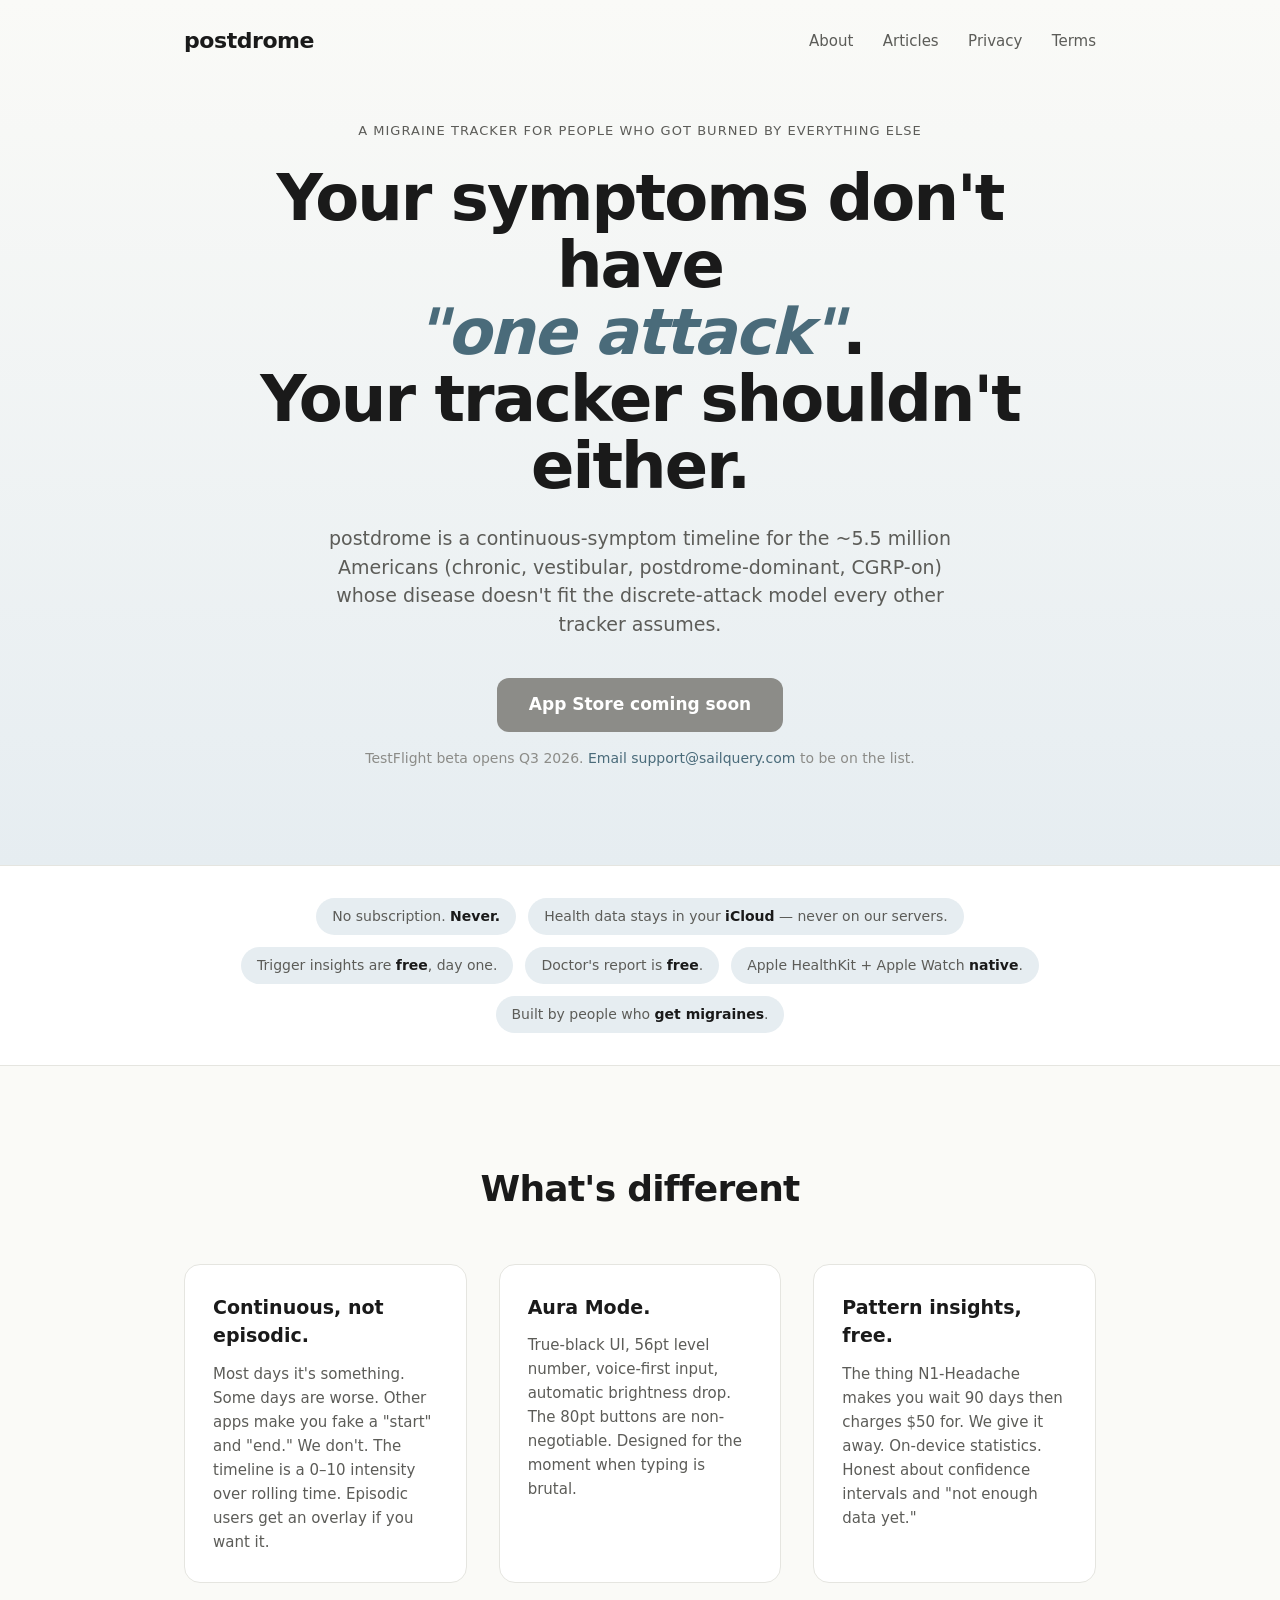
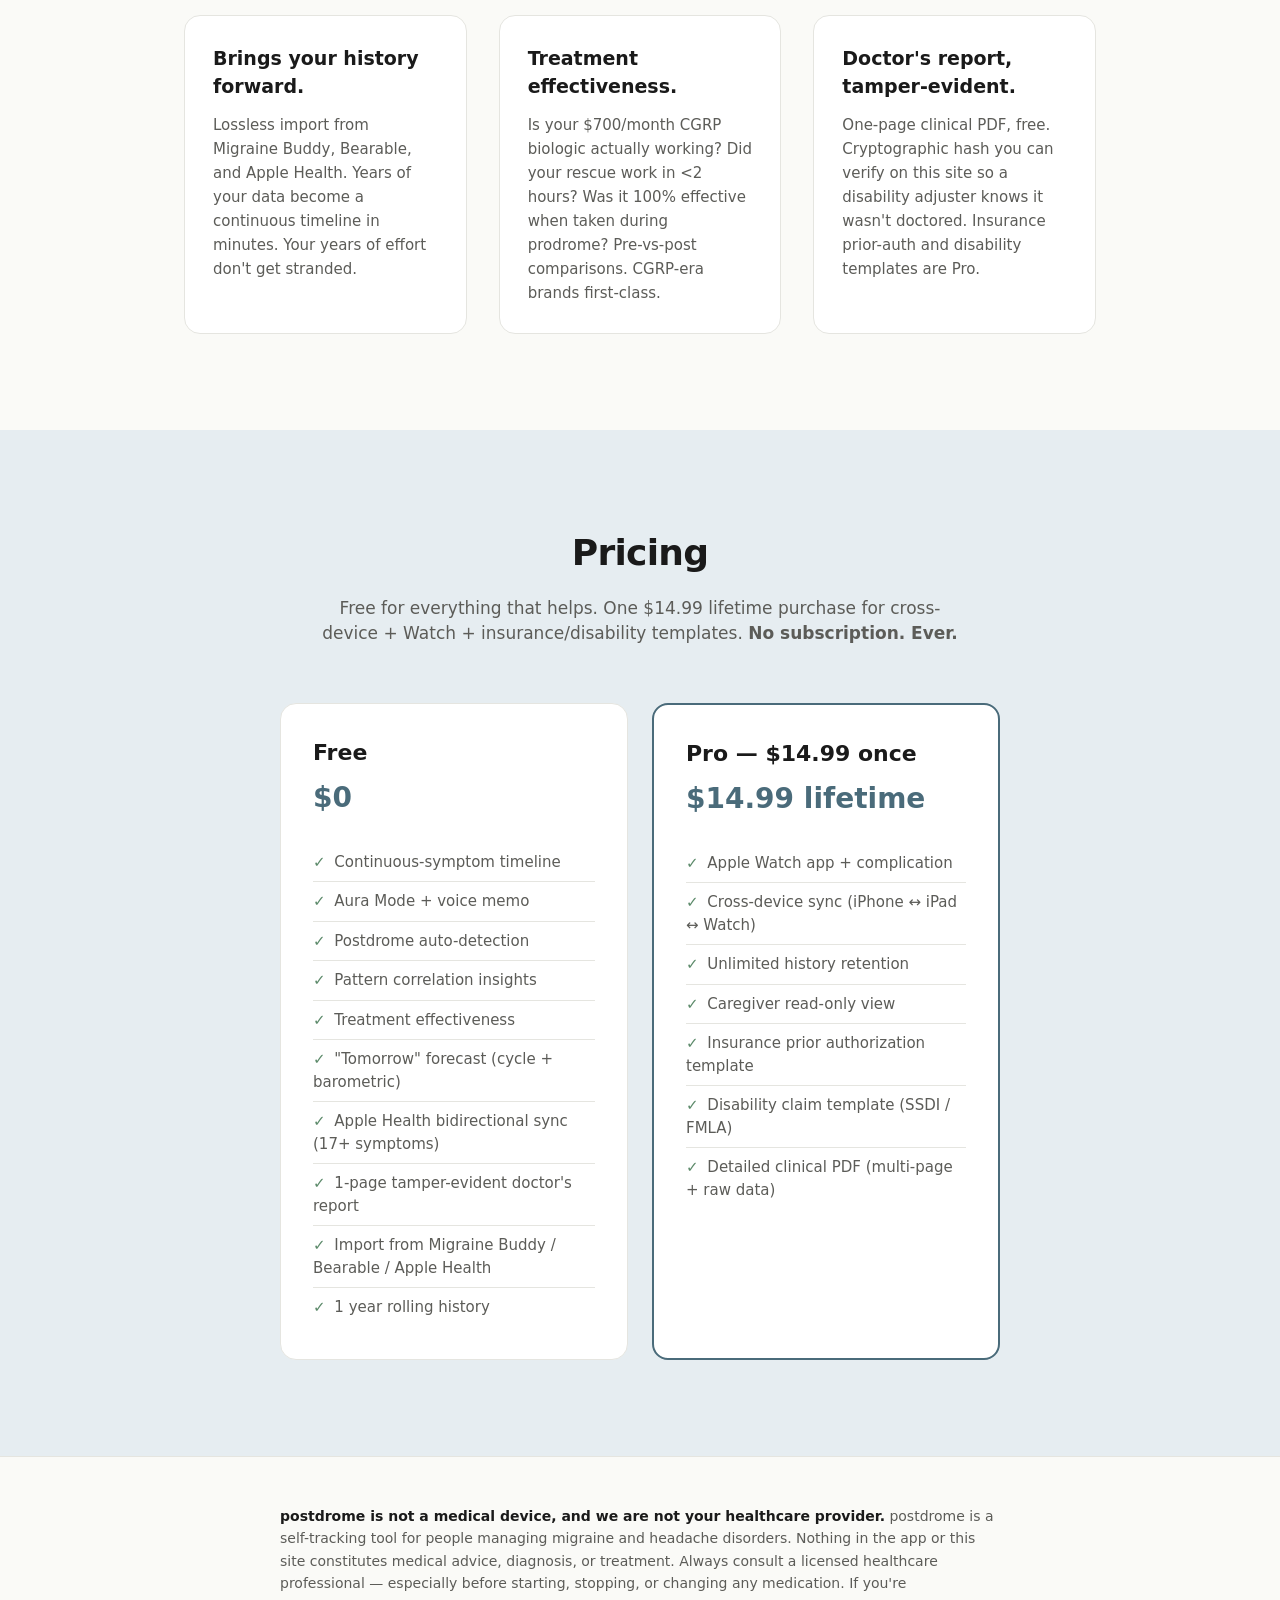
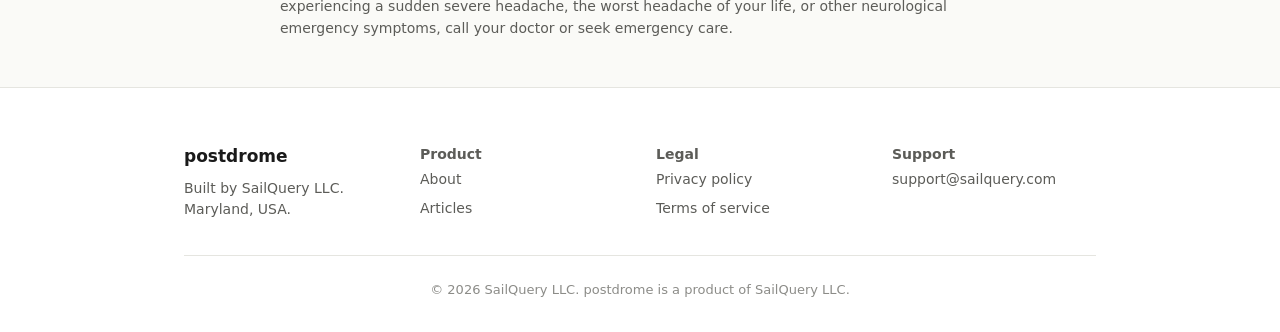
==== index.html @ f9becc00 "Initial postdrome-site scaffold Static landing + privacy + terms + about + articles + tamper-evident" ====
<!DOCTYPE html>
<html lang="en">
<head>
  <meta charset="UTF-8">
  <meta name="viewport" content="width=device-width, initial-scale=1.0">
  <title>postdrome — the migraine tracker for people whose symptoms don't fit "one attack"</title>
  <meta name="description" content="postdrome is a continuous-symptom migraine tracker for chronic and vestibular sufferers. Free trigger insights, free doctor's report, no subscription ever. Health data stays in your iCloud.">
  <meta name="keywords" content="migraine tracker, vestibular migraine, chronic migraine, headache tracker, migraine app, postdrome, no subscription">

  <!-- Open Graph -->
  <meta property="og:type" content="website">
  <meta property="og:title" content="postdrome — the migraine tracker that doesn't paywall the answer">
  <meta property="og:description" content="Continuous-symptom timeline. Free trigger insights. Free doctor's report. No subscription, ever. Health data stays in your iCloud.">
  <meta property="og:url" content="https://postdrome.app">

  <!-- schema.org -->
  <script type="application/ld+json">
  {
    "@context": "https://schema.org",
    "@type": "SoftwareApplication",
    "name": "postdrome",
    "applicationCategory": "HealthApplication",
    "operatingSystem": "iOS",
    "offers": {
      "@type": "Offer",
      "price": "0",
      "priceCurrency": "USD"
    },
    "publisher": {
      "@type": "Organization",
      "name": "SailQuery LLC"
    }
  }
  </script>

  <link rel="stylesheet" href="/styles.css">
  <link rel="icon" type="image/png" href="/assets/favicon.png">
</head>
<body>

<header class="hero">
  <nav>
    <div class="logo">postdrome</div>
    <div class="nav-links">
      <a href="/about">About</a>
      <a href="/articles">Articles</a>
      <a href="/legal/privacy">Privacy</a>
      <a href="/legal/terms">Terms</a>
    </div>
  </nav>

  <div class="hero-content">
    <p class="eyebrow">A migraine tracker for people who got burned by everything else</p>
    <h1>Your symptoms don't have<br><em>"one attack"</em>.<br>Your tracker shouldn't either.</h1>
    <p class="subhead">postdrome is a continuous-symptom timeline for the ~5.5 million Americans (chronic, vestibular, postdrome-dominant, CGRP-on) whose disease doesn't fit the discrete-attack model every other tracker assumes.</p>
    <a href="#" class="cta-primary disabled" aria-disabled="true">App Store coming soon</a>
    <p class="cta-note">TestFlight beta opens Q3 2026. <a href="mailto:support@sailquery.com?subject=postdrome%20beta">Email support@sailquery.com</a> to be on the list.</p>
  </div>
</header>

<section class="trust-pills">
  <div class="container">
    <ul>
      <li>No subscription. <strong>Never.</strong></li>
      <li>Health data stays in your <strong>iCloud</strong> &mdash; never on our servers.</li>
      <li>Trigger insights are <strong>free</strong>, day one.</li>
      <li>Doctor's report is <strong>free</strong>.</li>
      <li>Apple HealthKit + Apple Watch <strong>native</strong>.</li>
      <li>Built by people who <strong>get migraines</strong>.</li>
    </ul>
  </div>
</section>

<section class="how">
  <div class="container">
    <h2>What's different</h2>
    <div class="how-grid">
      <div class="how-item">
        <h3>Continuous, not episodic.</h3>
        <p>Most days it's something. Some days are worse. Other apps make you fake a "start" and "end." We don't. The timeline is a 0&ndash;10 intensity over rolling time. Episodic users get an overlay if you want it.</p>
      </div>
      <div class="how-item">
        <h3>Aura Mode.</h3>
        <p>True-black UI, 56pt level number, voice-first input, automatic brightness drop. The 80pt buttons are non-negotiable. Designed for the moment when typing is brutal.</p>
      </div>
      <div class="how-item">
        <h3>Pattern insights, free.</h3>
        <p>The thing N1-Headache makes you wait 90 days then charges $50 for. We give it away. On-device statistics. Honest about confidence intervals and "not enough data yet."</p>
      </div>
      <div class="how-item">
        <h3>Brings your history forward.</h3>
        <p>Lossless import from Migraine Buddy, Bearable, and Apple Health. Years of your data become a continuous timeline in minutes. Your years of effort don't get stranded.</p>
      </div>
      <div class="how-item">
        <h3>Treatment effectiveness.</h3>
        <p>Is your $700/month CGRP biologic actually working? Did your rescue work in &lt;2 hours? Was it 100% effective when taken during prodrome? Pre-vs-post comparisons. CGRP-era brands first-class.</p>
      </div>
      <div class="how-item">
        <h3>Doctor's report, tamper-evident.</h3>
        <p>One-page clinical PDF, free. Cryptographic hash you can verify on this site so a disability adjuster knows it wasn't doctored. Insurance prior-auth and disability templates are Pro.</p>
      </div>
    </div>
  </div>
</section>

<section class="pricing">
  <div class="container">
    <h2>Pricing</h2>
    <p class="pricing-subtitle">Free for everything that helps. One $14.99 lifetime purchase for cross-device + Watch + insurance/disability templates. <strong>No subscription. Ever.</strong></p>

    <div class="pricing-grid">
      <div class="tier">
        <h3>Free</h3>
        <p class="price">$0</p>
        <ul>
          <li>Continuous-symptom timeline</li>
          <li>Aura Mode + voice memo</li>
          <li>Postdrome auto-detection</li>
          <li>Pattern correlation insights</li>
          <li>Treatment effectiveness</li>
          <li>"Tomorrow" forecast (cycle + barometric)</li>
          <li>Apple Health bidirectional sync (17+ symptoms)</li>
          <li>1-page tamper-evident doctor's report</li>
          <li>Import from Migraine Buddy / Bearable / Apple Health</li>
          <li>1 year rolling history</li>
        </ul>
      </div>
      <div class="tier highlight">
        <h3>Pro &mdash; $14.99 once</h3>
        <p class="price">$14.99 lifetime</p>
        <ul>
          <li>Apple Watch app + complication</li>
          <li>Cross-device sync (iPhone &harr; iPad &harr; Watch)</li>
          <li>Unlimited history retention</li>
          <li>Caregiver read-only view</li>
          <li>Insurance prior authorization template</li>
          <li>Disability claim template (SSDI / FMLA)</li>
          <li>Detailed clinical PDF (multi-page + raw data)</li>
        </ul>
      </div>
    </div>
  </div>
</section>

<section class="health-disclaimer">
  <div class="container">
    <p><strong>postdrome is not a medical device, and we are not your healthcare provider.</strong> postdrome is a self-tracking tool for people managing migraine and headache disorders. Nothing in the app or this site constitutes medical advice, diagnosis, or treatment. Always consult a licensed healthcare professional &mdash; especially before starting, stopping, or changing any medication. If you're experiencing a sudden severe headache, the worst headache of your life, or other neurological emergency symptoms, call your doctor or seek emergency care.</p>
  </div>
</section>

<footer>
  <div class="container">
    <div class="footer-grid">
      <div>
        <p class="logo">postdrome</p>
        <p>Built by SailQuery LLC. Maryland, USA.</p>
      </div>
      <div>
        <p><strong>Product</strong></p>
        <a href="/about">About</a>
        <a href="/articles">Articles</a>
      </div>
      <div>
        <p><strong>Legal</strong></p>
        <a href="/legal/privacy">Privacy policy</a>
        <a href="/legal/terms">Terms of service</a>
      </div>
      <div>
        <p><strong>Support</strong></p>
        <a href="mailto:support@sailquery.com">support@sailquery.com</a>
      </div>
    </div>
    <p class="copyright">&copy; 2026 SailQuery LLC. postdrome is a product of SailQuery LLC.</p>
  </div>
</footer>

</body>
</html>
---- styles.css ----
/* postdrome — landing page styles
   Clinical-warm. Photophobia-safe (no electric blue, no neon).
   Matches Theme.swift accent (#4A6B7A) so the site feels like the app. */

:root {
  --bg: #fafaf7;
  --surface: #ffffff;
  --text: #1a1a1a;
  --text-secondary: #5c5c58;
  --text-tertiary: #8c8c88;
  --accent: #4a6b7a;
  --accent-soft: #e6edf1;
  --divider: #e5e5e0;
  --success: #5c8a6a;
  --warning: #b8862e;
  --danger: #b54530;
  --max-width: 960px;
}

@media (prefers-color-scheme: dark) {
  :root {
    --bg: #0f0f0e;
    --surface: #1a1a18;
    --text: #f2f2ef;
    --text-secondary: #9a9a96;
    --text-tertiary: #6e6e6a;
    --accent: #7a95a4;
    --accent-soft: #1f2a30;
    --divider: #2a2a28;
  }
}

* { box-sizing: border-box; margin: 0; padding: 0; }

html { font-size: 17px; }

body {
  font-family: -apple-system, BlinkMacSystemFont, "SF Pro Text", "Segoe UI", system-ui, sans-serif;
  background: var(--bg);
  color: var(--text);
  line-height: 1.5;
  -webkit-font-smoothing: antialiased;
}

a { color: var(--accent); text-decoration: none; }
a:hover { text-decoration: underline; }

.container { max-width: var(--max-width); margin: 0 auto; padding: 0 24px; }

/* Hero */
.hero {
  padding: 24px 0 96px;
  background: linear-gradient(180deg, var(--bg) 0%, var(--accent-soft) 100%);
}
.hero nav {
  display: flex; justify-content: space-between; align-items: center;
  max-width: var(--max-width); margin: 0 auto; padding: 0 24px 64px;
}
.hero .logo {
  font-size: 22px; font-weight: 700; letter-spacing: -0.02em;
}
.hero .nav-links a {
  margin-left: 24px; color: var(--text-secondary); font-size: 15px;
}
.hero-content {
  max-width: var(--max-width); margin: 0 auto; padding: 0 24px;
  text-align: center;
}
.eyebrow {
  font-size: 13px; letter-spacing: 0.08em; text-transform: uppercase;
  color: var(--text-secondary); margin-bottom: 24px;
}
.hero h1 {
  font-size: clamp(40px, 6vw, 64px);
  font-weight: 800; line-height: 1.05; letter-spacing: -0.03em;
  margin-bottom: 24px;
}
.hero h1 em {
  font-style: italic; color: var(--accent);
}
.subhead {
  font-size: 19px; color: var(--text-secondary);
  max-width: 640px; margin: 0 auto 40px;
}
.cta-primary {
  display: inline-block; padding: 14px 32px;
  background: var(--accent); color: white;
  border-radius: 12px; font-weight: 600; font-size: 17px;
}
.cta-primary.disabled {
  background: var(--text-tertiary); cursor: not-allowed;
}
.cta-note {
  margin-top: 16px; font-size: 14px; color: var(--text-tertiary);
}

/* Trust pills */
.trust-pills {
  background: var(--surface); border-top: 1px solid var(--divider);
  border-bottom: 1px solid var(--divider); padding: 32px 0;
}
.trust-pills ul {
  list-style: none; display: flex; flex-wrap: wrap; gap: 12px; justify-content: center;
}
.trust-pills li {
  background: var(--accent-soft); padding: 8px 16px; border-radius: 999px;
  font-size: 14px; color: var(--text-secondary);
}
.trust-pills strong { color: var(--text); font-weight: 600; }

/* How / pricing sections */
.how, .pricing { padding: 96px 0; }
.how h2, .pricing h2 {
  font-size: 36px; font-weight: 700; letter-spacing: -0.02em;
  text-align: center; margin-bottom: 16px;
}
.pricing-subtitle {
  text-align: center; color: var(--text-secondary); font-size: 17px;
  max-width: 640px; margin: 0 auto 56px;
}
.how-grid {
  display: grid; grid-template-columns: repeat(auto-fit, minmax(280px, 1fr)); gap: 32px;
  margin-top: 48px;
}
.how-item {
  background: var(--surface); padding: 28px; border-radius: 16px;
  border: 1px solid var(--divider);
}
.how-item h3 {
  font-size: 19px; font-weight: 700; margin-bottom: 12px;
}
.how-item p { color: var(--text-secondary); font-size: 15px; line-height: 1.6; }

/* Pricing tiers */
.pricing { background: var(--accent-soft); }
.pricing-grid {
  display: grid; grid-template-columns: repeat(auto-fit, minmax(280px, 1fr));
  gap: 24px; max-width: 720px; margin: 0 auto;
}
.tier {
  background: var(--surface); padding: 32px; border-radius: 16px;
  border: 1px solid var(--divider);
}
.tier.highlight {
  border-color: var(--accent); border-width: 2px;
}
.tier h3 { font-size: 22px; font-weight: 700; margin-bottom: 8px; }
.tier .price {
  font-size: 28px; font-weight: 800; color: var(--accent);
  margin-bottom: 24px;
}
.tier ul { list-style: none; }
.tier li {
  padding: 8px 0; font-size: 15px; color: var(--text-secondary);
  border-bottom: 1px solid var(--divider);
}
.tier li:last-child { border-bottom: none; }
.tier li::before { content: "✓ "; color: var(--success); margin-right: 4px; }

/* Health disclaimer — important enough to be its own block */
.health-disclaimer {
  background: var(--bg); border-top: 1px solid var(--divider); padding: 48px 0;
}
.health-disclaimer p {
  max-width: 720px; margin: 0 auto;
  font-size: 14px; color: var(--text-secondary); line-height: 1.6;
}
.health-disclaimer strong { color: var(--text); }

/* Footer */
footer {
  background: var(--surface); border-top: 1px solid var(--divider); padding: 56px 0 32px;
  font-size: 14px; color: var(--text-secondary);
}
.footer-grid {
  display: grid; grid-template-columns: repeat(auto-fit, minmax(180px, 1fr));
  gap: 32px; margin-bottom: 32px;
}
.footer-grid p.logo { font-size: 17px; font-weight: 700; color: var(--text); margin-bottom: 8px; }
.footer-grid a { display: block; padding: 4px 0; color: var(--text-secondary); }
.copyright {
  border-top: 1px solid var(--divider); padding-top: 24px; text-align: center;
  font-size: 13px; color: var(--text-tertiary);
}

/* Legal page styles */
.legal {
  max-width: 720px; margin: 64px auto; padding: 0 24px;
}
.legal h1 { font-size: 36px; font-weight: 700; margin-bottom: 24px; }
.legal h2 { font-size: 22px; font-weight: 700; margin: 32px 0 16px; }
.legal p { margin-bottom: 16px; line-height: 1.7; color: var(--text-secondary); }
.legal a { color: var(--accent); }
.legal .meta { font-size: 13px; color: var(--text-tertiary); margin-bottom: 32px; }
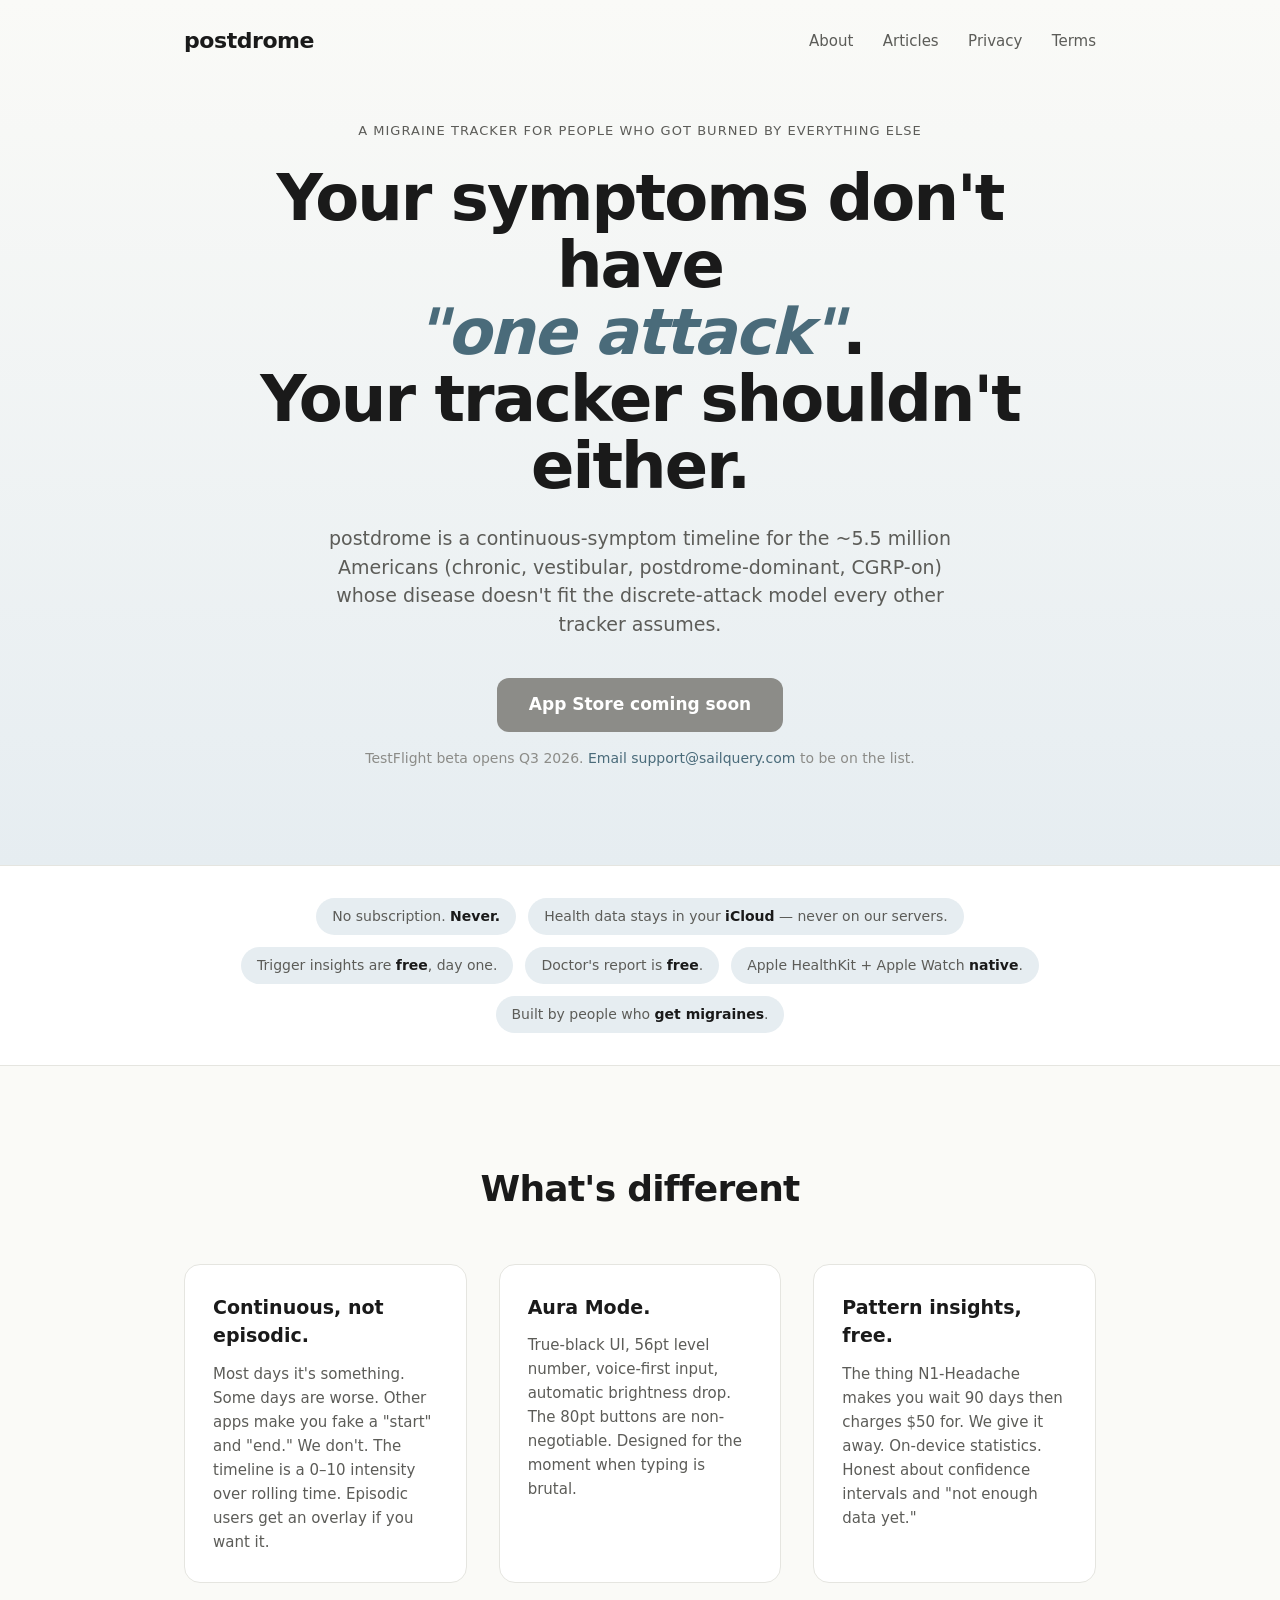
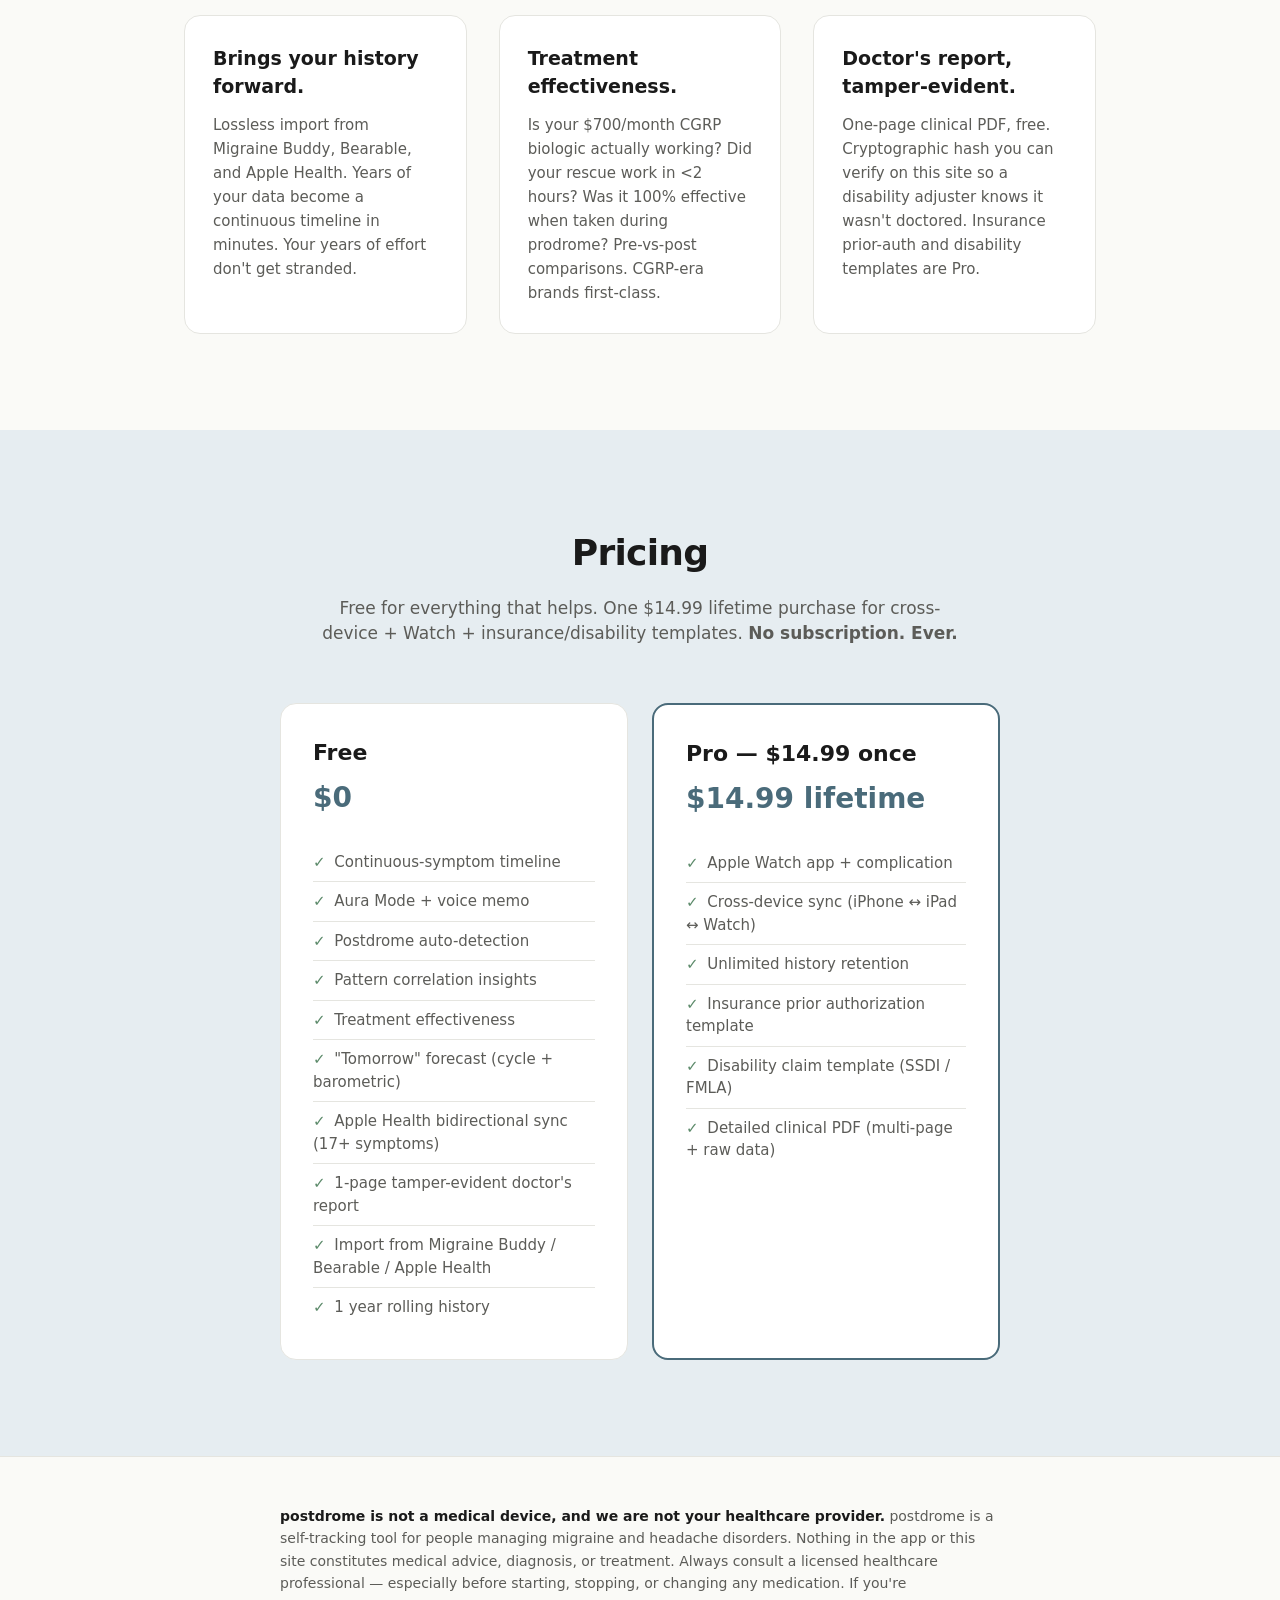
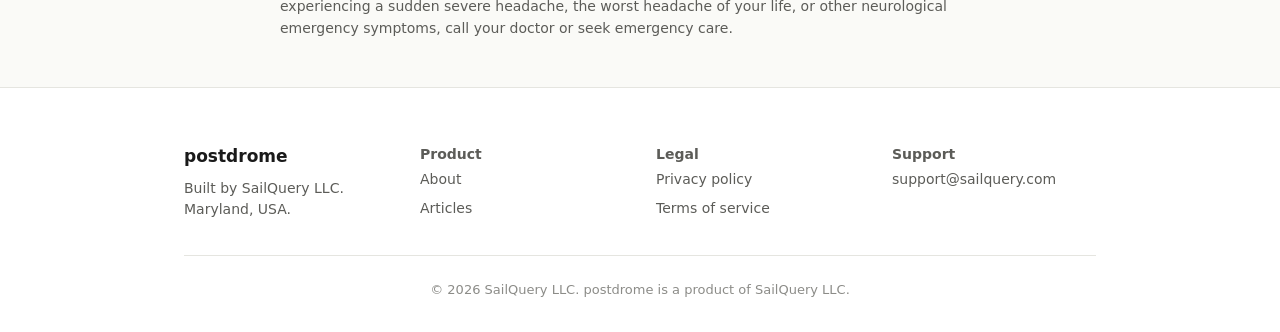
==== commit b9597a57: "Drop caregiver-share endpoint; wire new brand favicon Caregiver share-link feature removed (Calvin c" ====
--- a/index.html
+++ b/index.html
@@ -34,7 +34,9 @@
   </script>
 
   <link rel="stylesheet" href="/styles.css">
+  <link rel="icon" type="image/svg+xml" href="/assets/favicon.svg">
   <link rel="icon" type="image/png" href="/assets/favicon.png">
+  <link rel="apple-touch-icon" href="/assets/favicon.png">
 </head>
 <body>
 
@@ -132,7 +134,6 @@
           <li>Apple Watch app + complication</li>
           <li>Cross-device sync (iPhone &harr; iPad &harr; Watch)</li>
           <li>Unlimited history retention</li>
-          <li>Caregiver read-only view</li>
           <li>Insurance prior authorization template</li>
           <li>Disability claim template (SSDI / FMLA)</li>
           <li>Detailed clinical PDF (multi-page + raw data)</li>
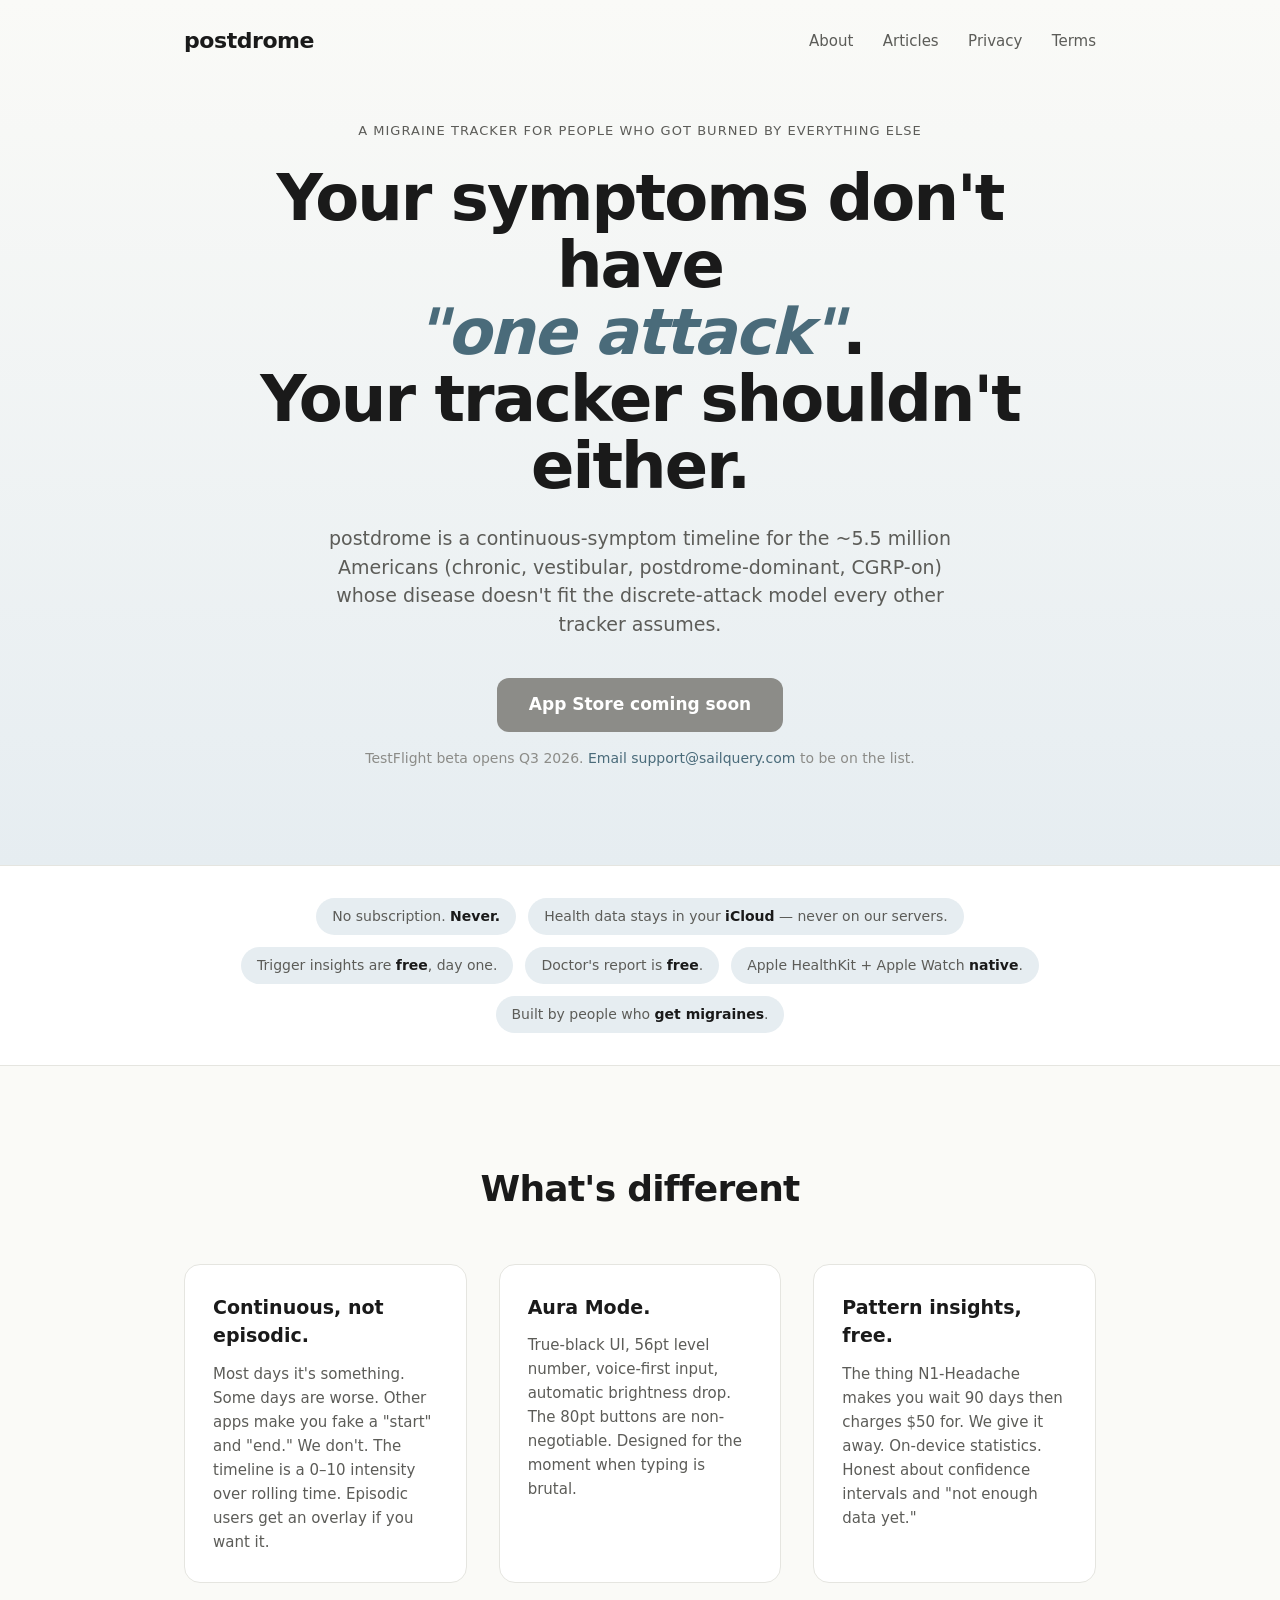
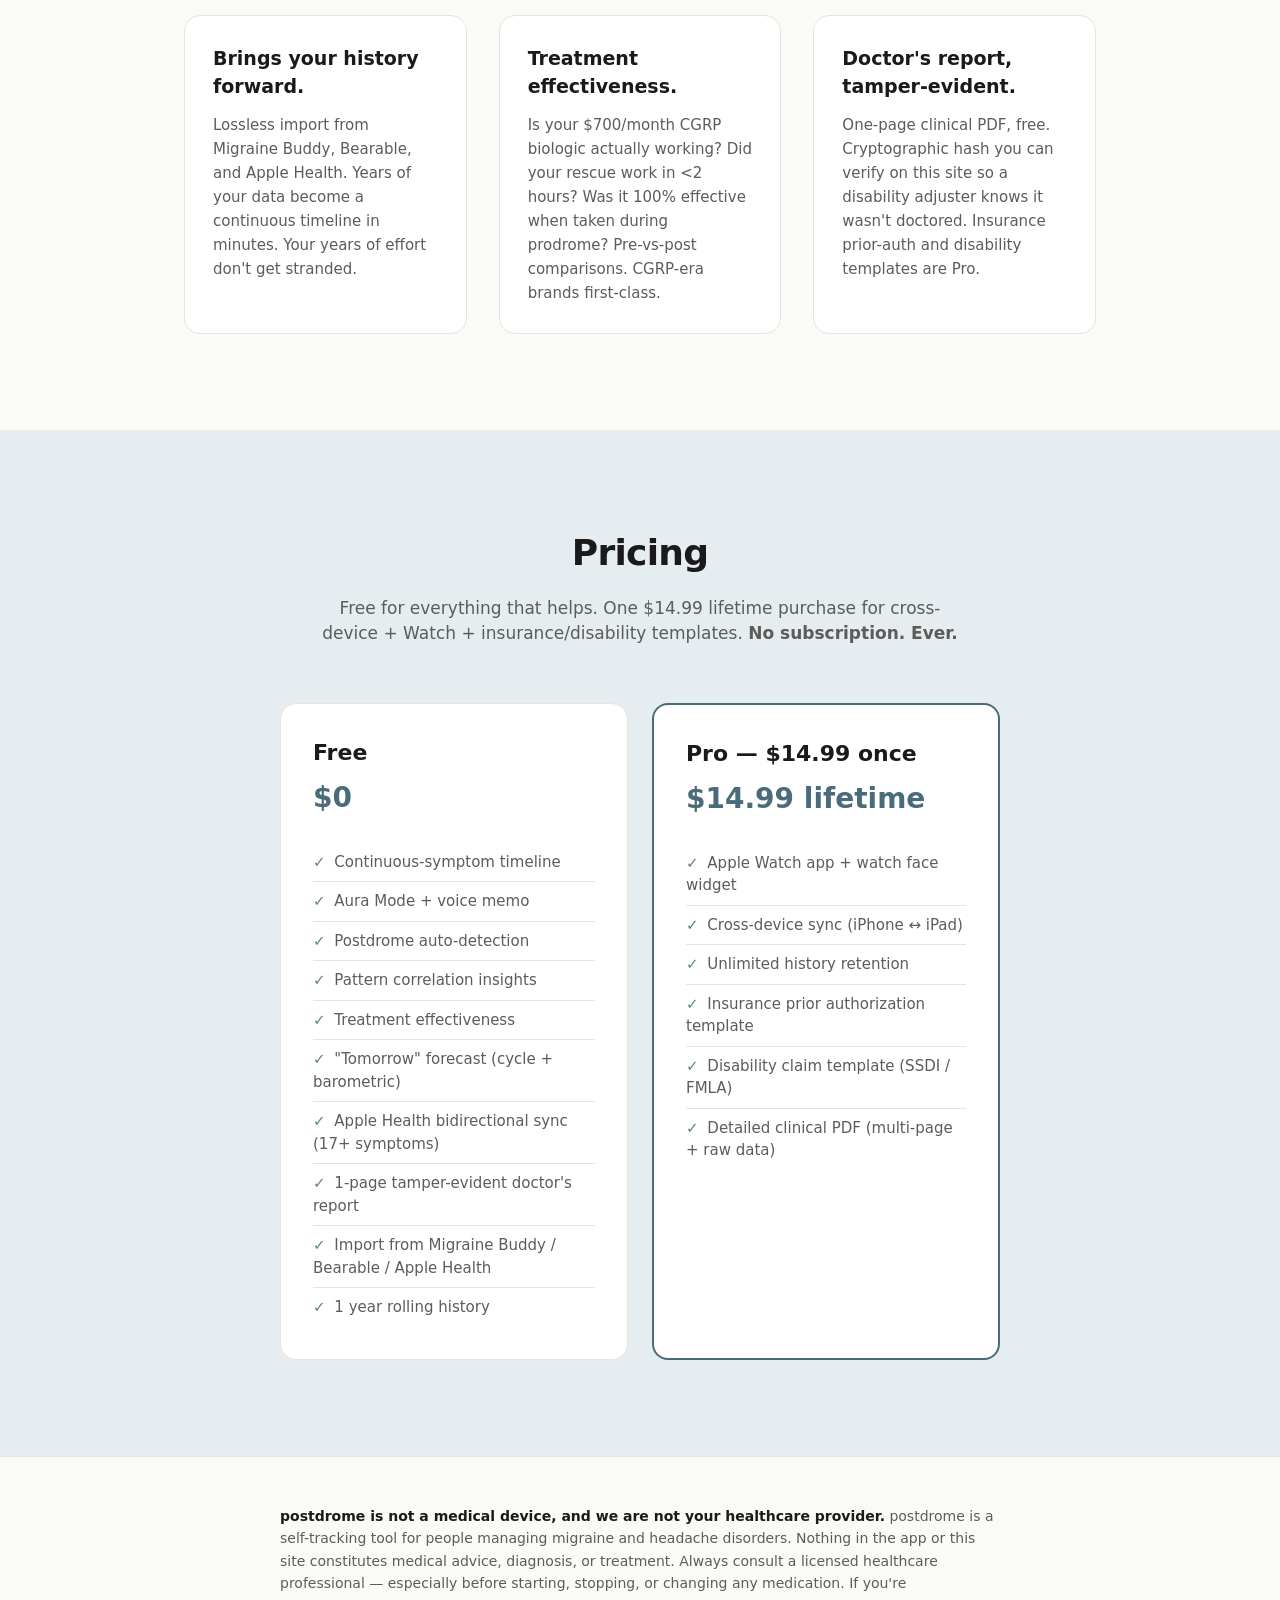
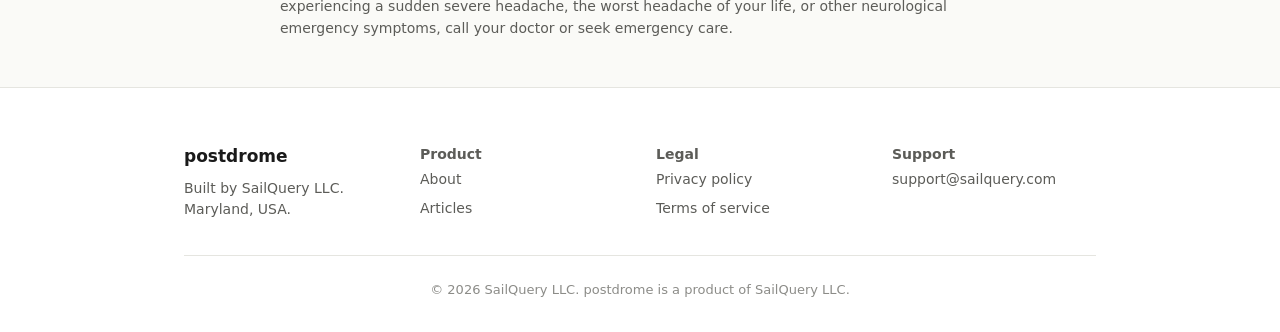
==== commit 468e4caf: "Pro feature copy: drop 'complication', trim sync to iPhone↔iPad Apple's 'complication' term is jargo" ====
--- a/index.html
+++ b/index.html
@@ -131,8 +131,8 @@
         <h3>Pro &mdash; $14.99 once</h3>
         <p class="price">$14.99 lifetime</p>
         <ul>
-          <li>Apple Watch app + complication</li>
-          <li>Cross-device sync (iPhone &harr; iPad &harr; Watch)</li>
+          <li>Apple Watch app + watch face widget</li>
+          <li>Cross-device sync (iPhone &harr; iPad)</li>
           <li>Unlimited history retention</li>
           <li>Insurance prior authorization template</li>
           <li>Disability claim template (SSDI / FMLA)</li>
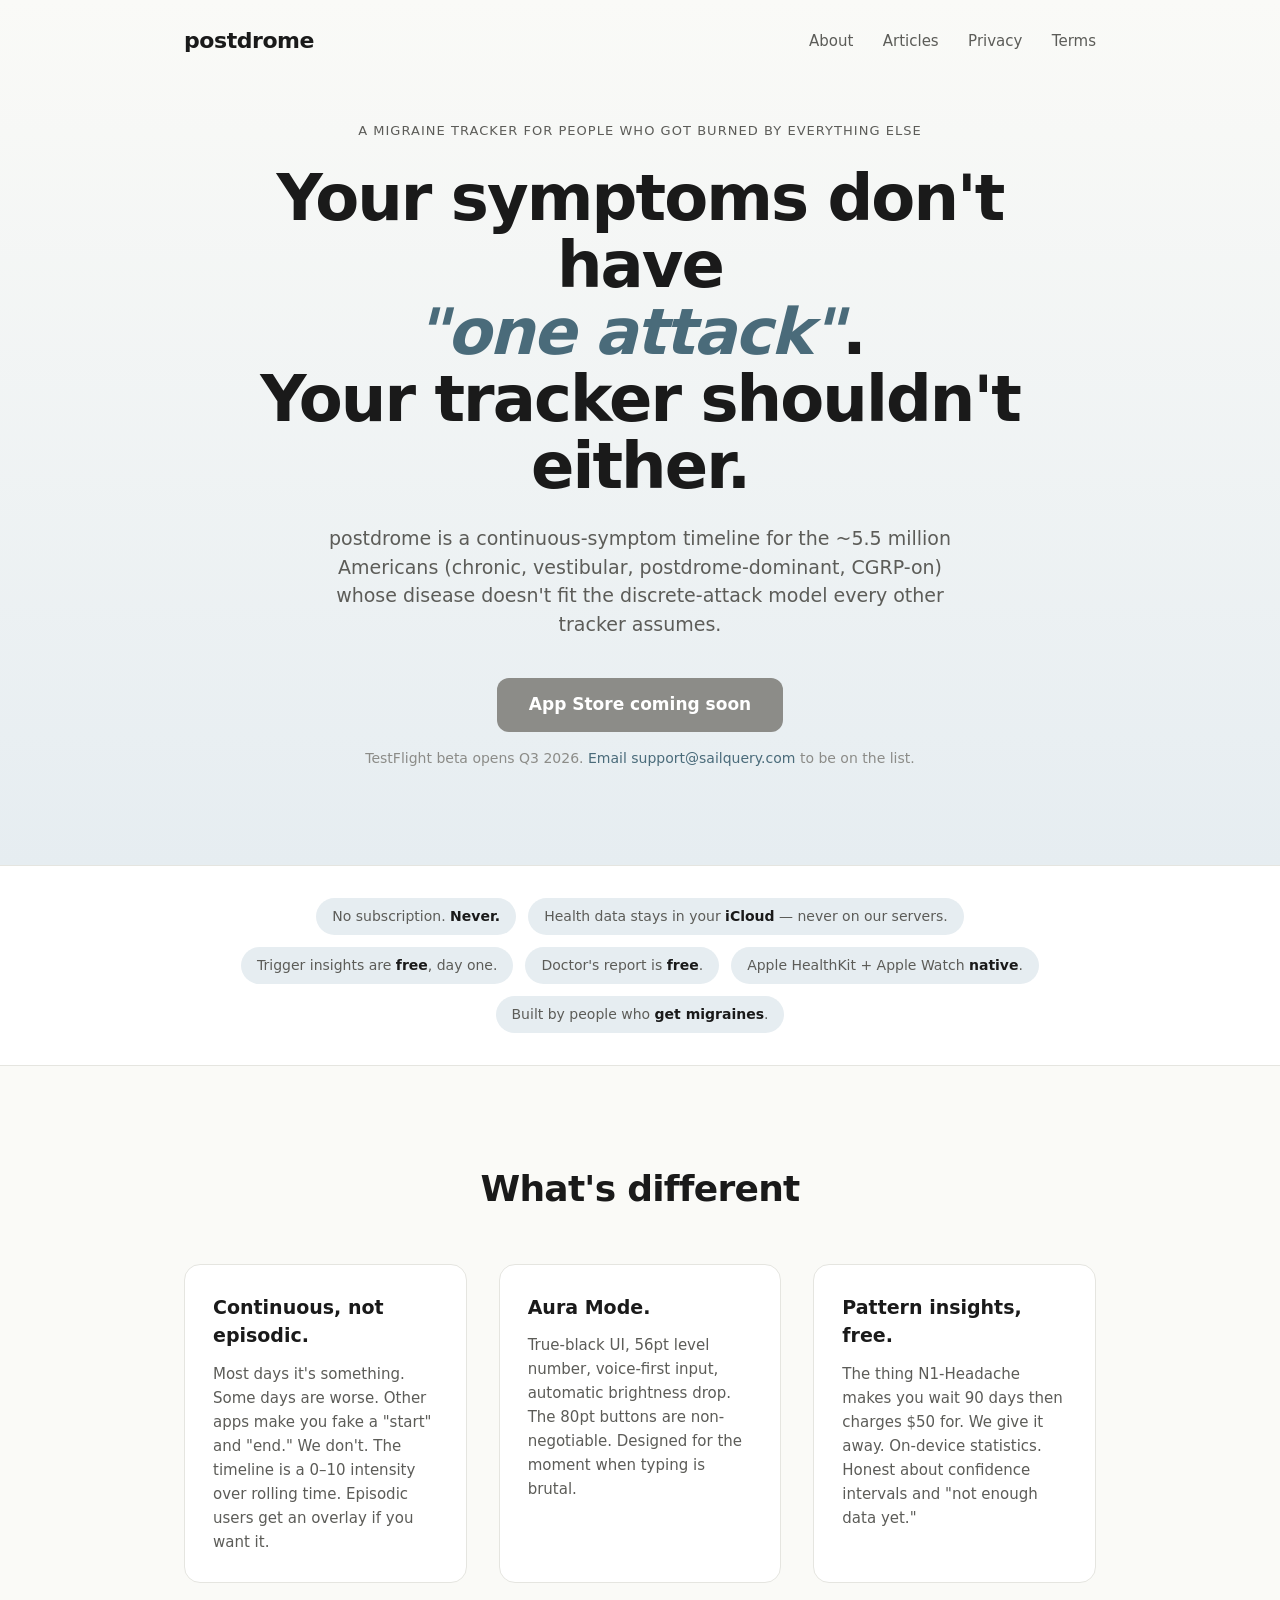
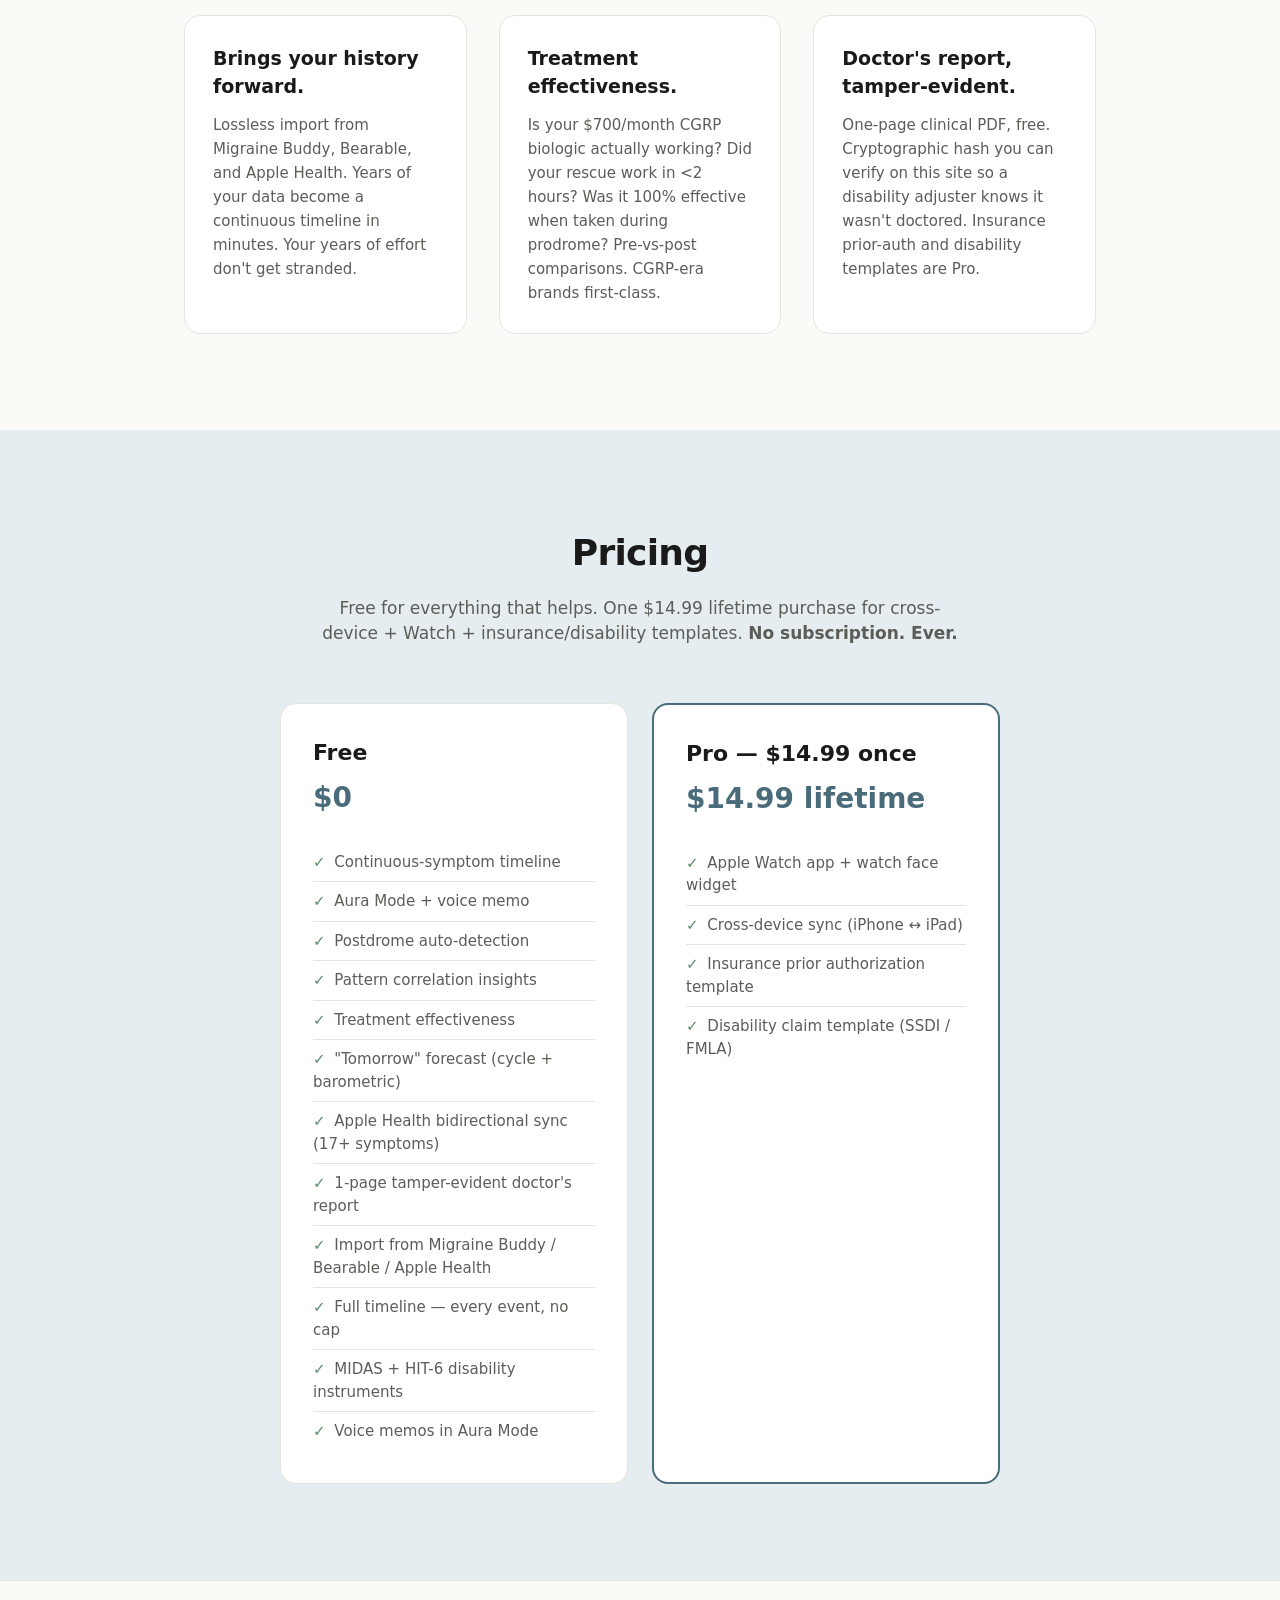
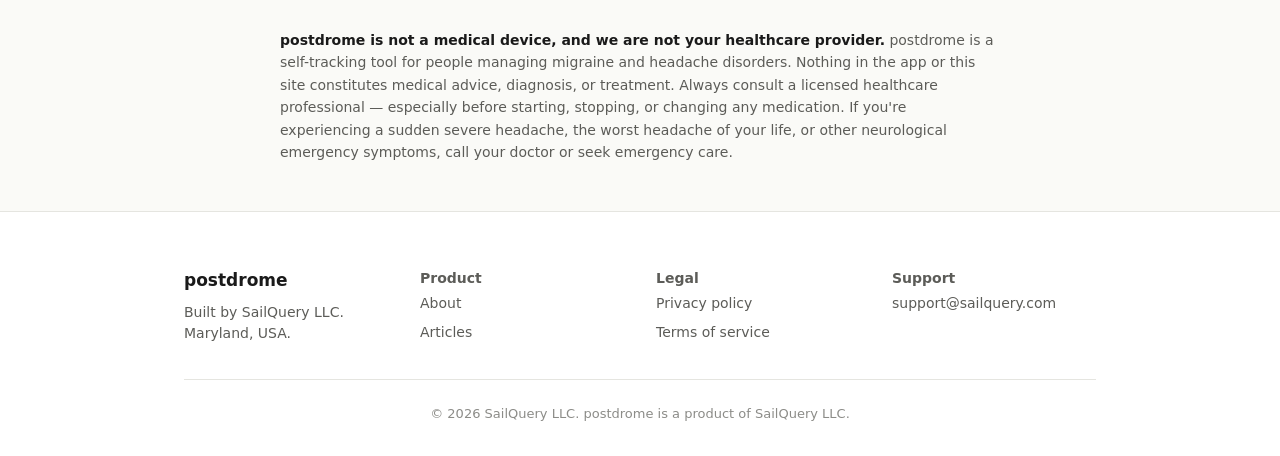
==== commit 0b8547e3: "Align Pricing with iOS paywall + SEO metadata for /verify Pricing section drifted from the iOS Paywa" ====
--- a/index.html
+++ b/index.html
@@ -124,7 +124,9 @@
           <li>Apple Health bidirectional sync (17+ symptoms)</li>
           <li>1-page tamper-evident doctor's report</li>
           <li>Import from Migraine Buddy / Bearable / Apple Health</li>
-          <li>1 year rolling history</li>
+          <li>Full timeline &mdash; every event, no cap</li>
+          <li>MIDAS + HIT-6 disability instruments</li>
+          <li>Voice memos in Aura Mode</li>
         </ul>
       </div>
       <div class="tier highlight">
@@ -133,10 +135,8 @@
         <ul>
           <li>Apple Watch app + watch face widget</li>
           <li>Cross-device sync (iPhone &harr; iPad)</li>
-          <li>Unlimited history retention</li>
           <li>Insurance prior authorization template</li>
           <li>Disability claim template (SSDI / FMLA)</li>
-          <li>Detailed clinical PDF (multi-page + raw data)</li>
         </ul>
       </div>
     </div>
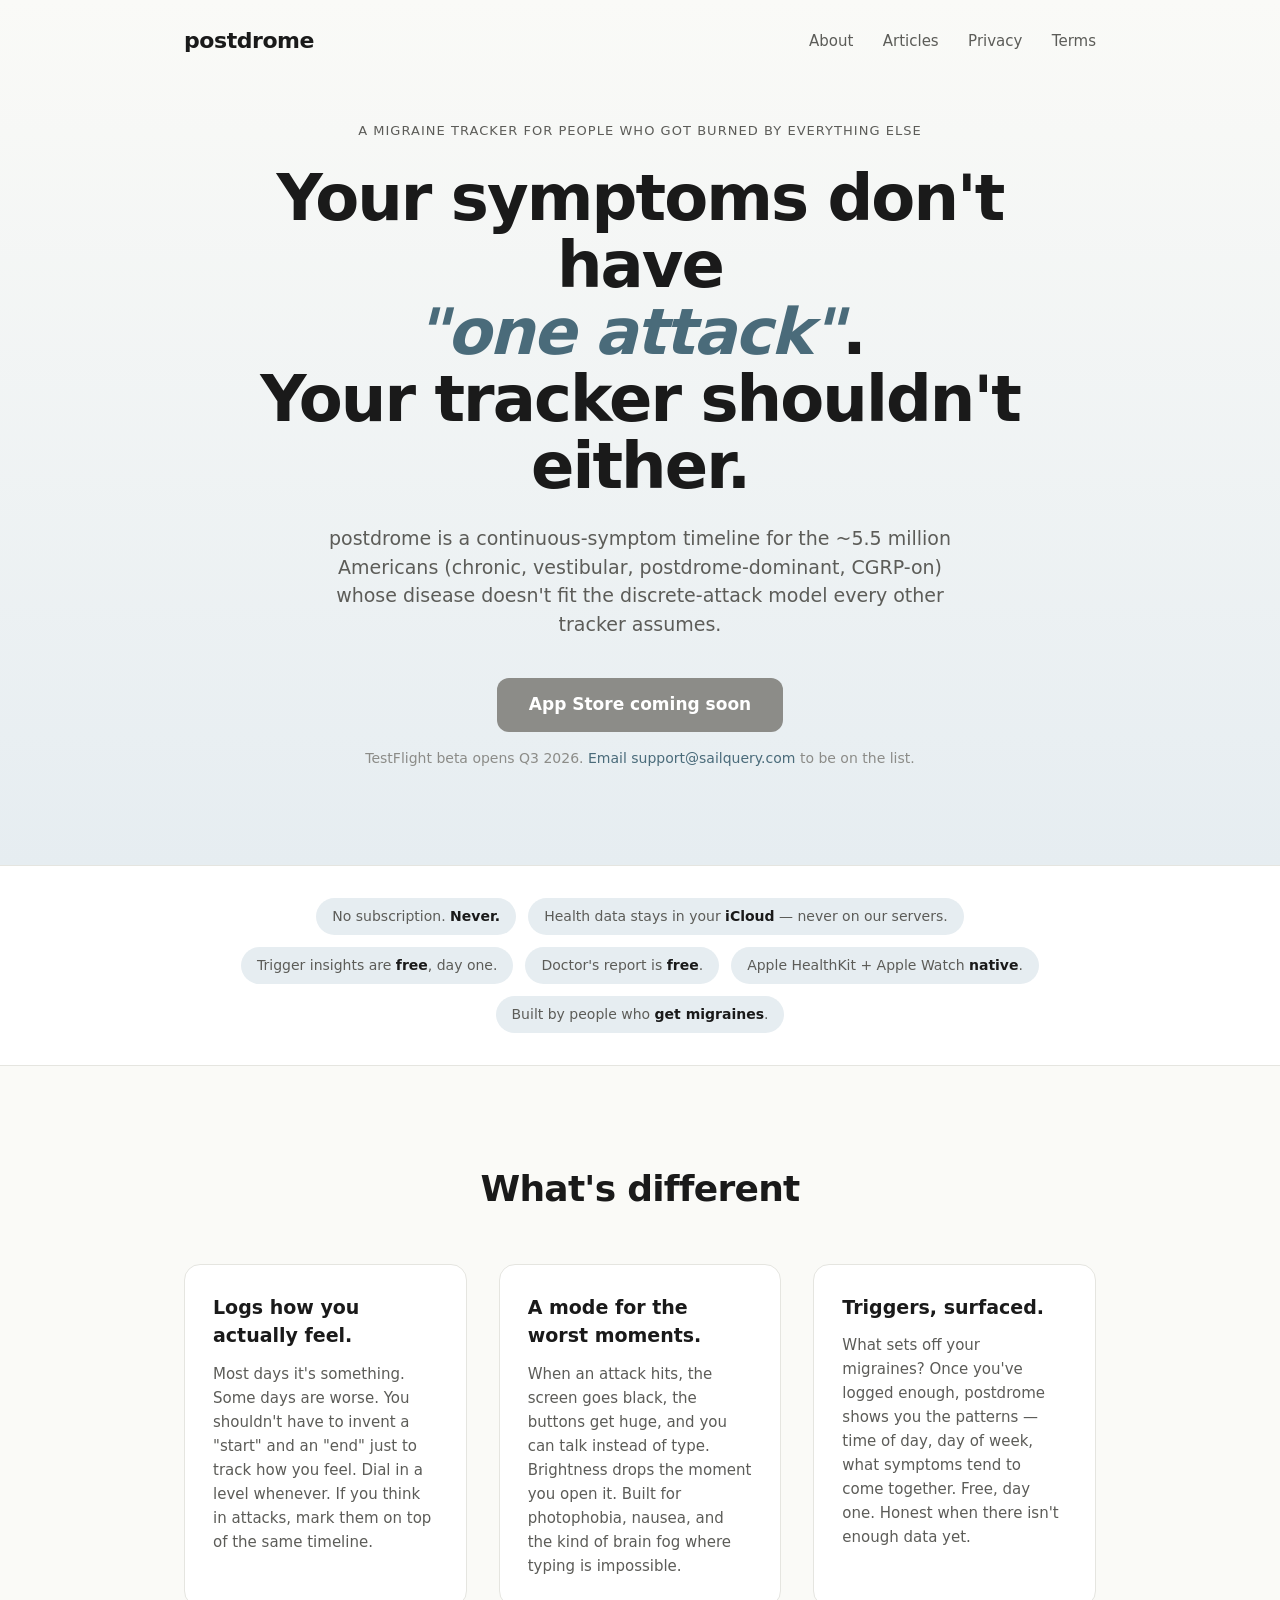
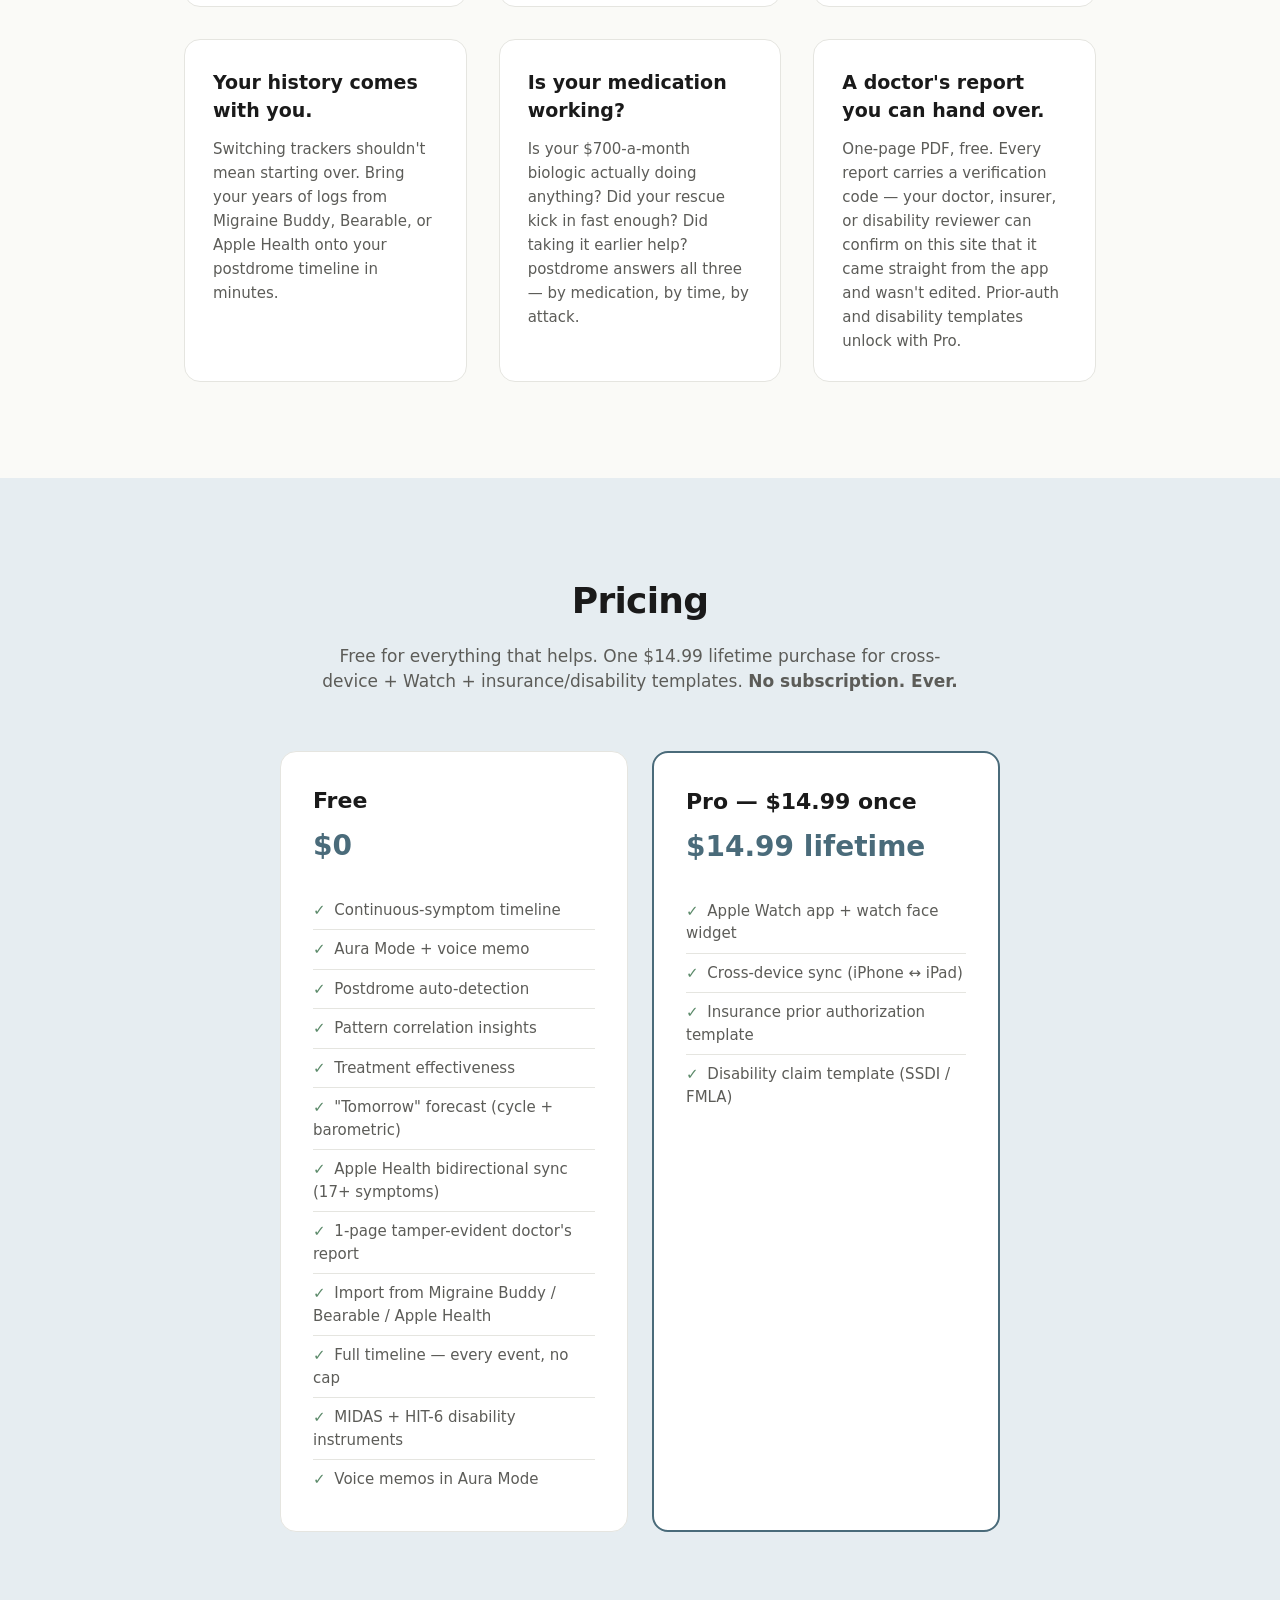
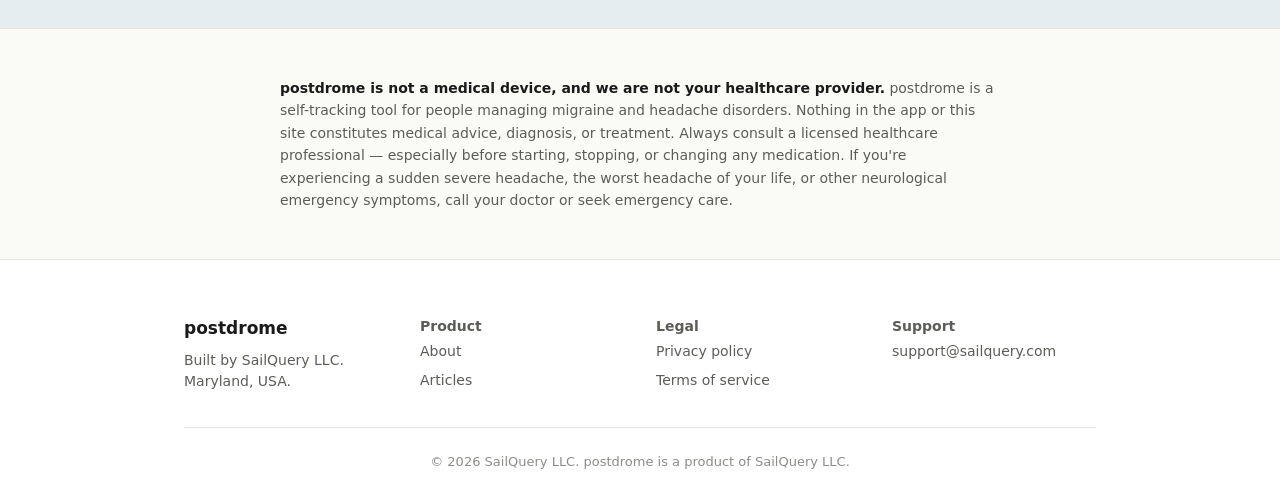
==== commit 71c0783b: "Rewrite "What's different" cards in user voice The cards were a mix of dev specs (0-10 intensity, 56" ====
--- a/index.html
+++ b/index.html
@@ -78,28 +78,28 @@
     <h2>What's different</h2>
     <div class="how-grid">
       <div class="how-item">
-        <h3>Continuous, not episodic.</h3>
-        <p>Most days it's something. Some days are worse. Other apps make you fake a "start" and "end." We don't. The timeline is a 0&ndash;10 intensity over rolling time. Episodic users get an overlay if you want it.</p>
+        <h3>Logs how you actually feel.</h3>
+        <p>Most days it's something. Some days are worse. You shouldn't have to invent a "start" and an "end" just to track how you feel. Dial in a level whenever. If you think in attacks, mark them on top of the same timeline.</p>
       </div>
       <div class="how-item">
-        <h3>Aura Mode.</h3>
-        <p>True-black UI, 56pt level number, voice-first input, automatic brightness drop. The 80pt buttons are non-negotiable. Designed for the moment when typing is brutal.</p>
+        <h3>A mode for the worst moments.</h3>
+        <p>When an attack hits, the screen goes black, the buttons get huge, and you can talk instead of type. Brightness drops the moment you open it. Built for photophobia, nausea, and the kind of brain fog where typing is impossible.</p>
       </div>
       <div class="how-item">
-        <h3>Pattern insights, free.</h3>
-        <p>The thing N1-Headache makes you wait 90 days then charges $50 for. We give it away. On-device statistics. Honest about confidence intervals and "not enough data yet."</p>
+        <h3>Triggers, surfaced.</h3>
+        <p>What sets off your migraines? Once you've logged enough, postdrome shows you the patterns &mdash; time of day, day of week, what symptoms tend to come together. Free, day one. Honest when there isn't enough data yet.</p>
       </div>
       <div class="how-item">
-        <h3>Brings your history forward.</h3>
-        <p>Lossless import from Migraine Buddy, Bearable, and Apple Health. Years of your data become a continuous timeline in minutes. Your years of effort don't get stranded.</p>
+        <h3>Your history comes with you.</h3>
+        <p>Switching trackers shouldn't mean starting over. Bring your years of logs from Migraine Buddy, Bearable, or Apple Health onto your postdrome timeline in minutes.</p>
       </div>
       <div class="how-item">
-        <h3>Treatment effectiveness.</h3>
-        <p>Is your $700/month CGRP biologic actually working? Did your rescue work in &lt;2 hours? Was it 100% effective when taken during prodrome? Pre-vs-post comparisons. CGRP-era brands first-class.</p>
+        <h3>Is your medication working?</h3>
+        <p>Is your $700-a-month biologic actually doing anything? Did your rescue kick in fast enough? Did taking it earlier help? postdrome answers all three &mdash; by medication, by time, by attack.</p>
       </div>
       <div class="how-item">
-        <h3>Doctor's report, tamper-evident.</h3>
-        <p>One-page clinical PDF, free. Cryptographic hash you can verify on this site so a disability adjuster knows it wasn't doctored. Insurance prior-auth and disability templates are Pro.</p>
+        <h3>A doctor's report you can hand over.</h3>
+        <p>One-page PDF, free. Every report carries a verification code &mdash; your doctor, insurer, or disability reviewer can confirm on this site that it came straight from the app and wasn't edited. Prior-auth and disability templates unlock with Pro.</p>
       </div>
     </div>
   </div>
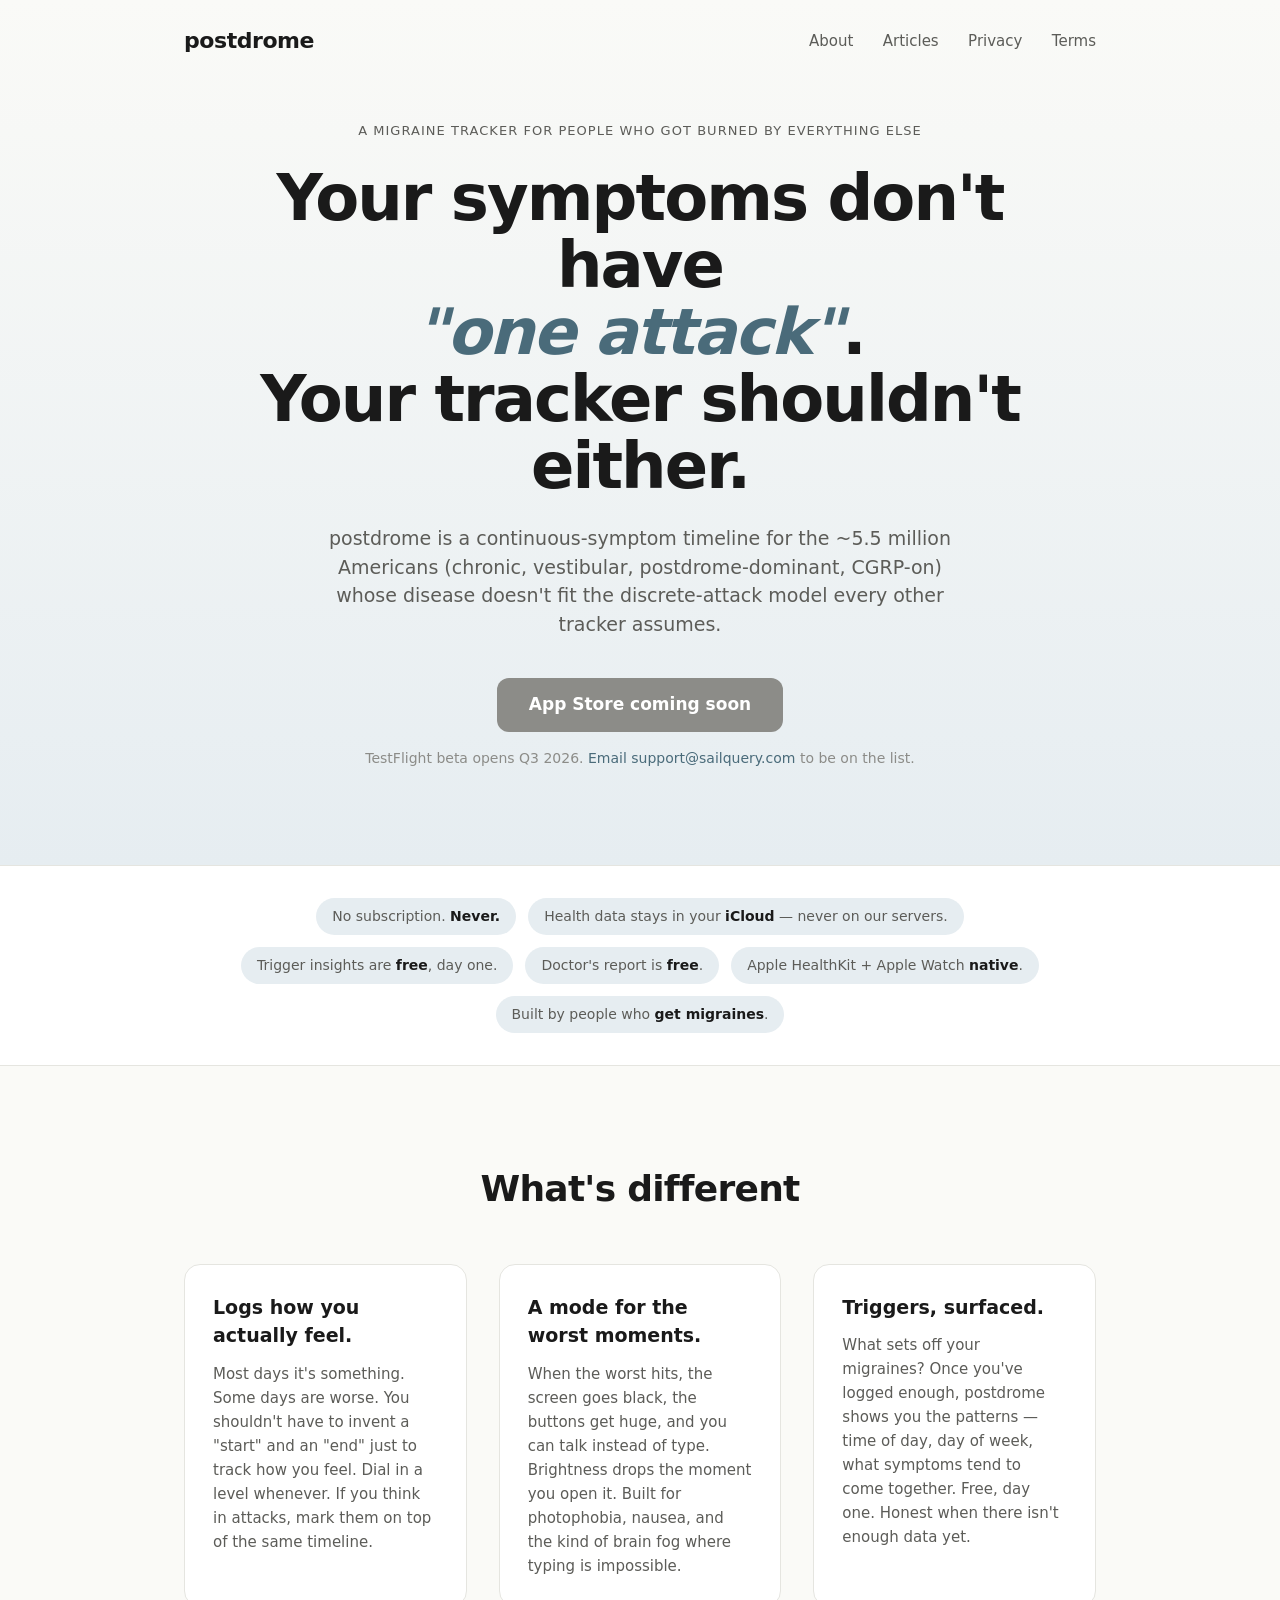
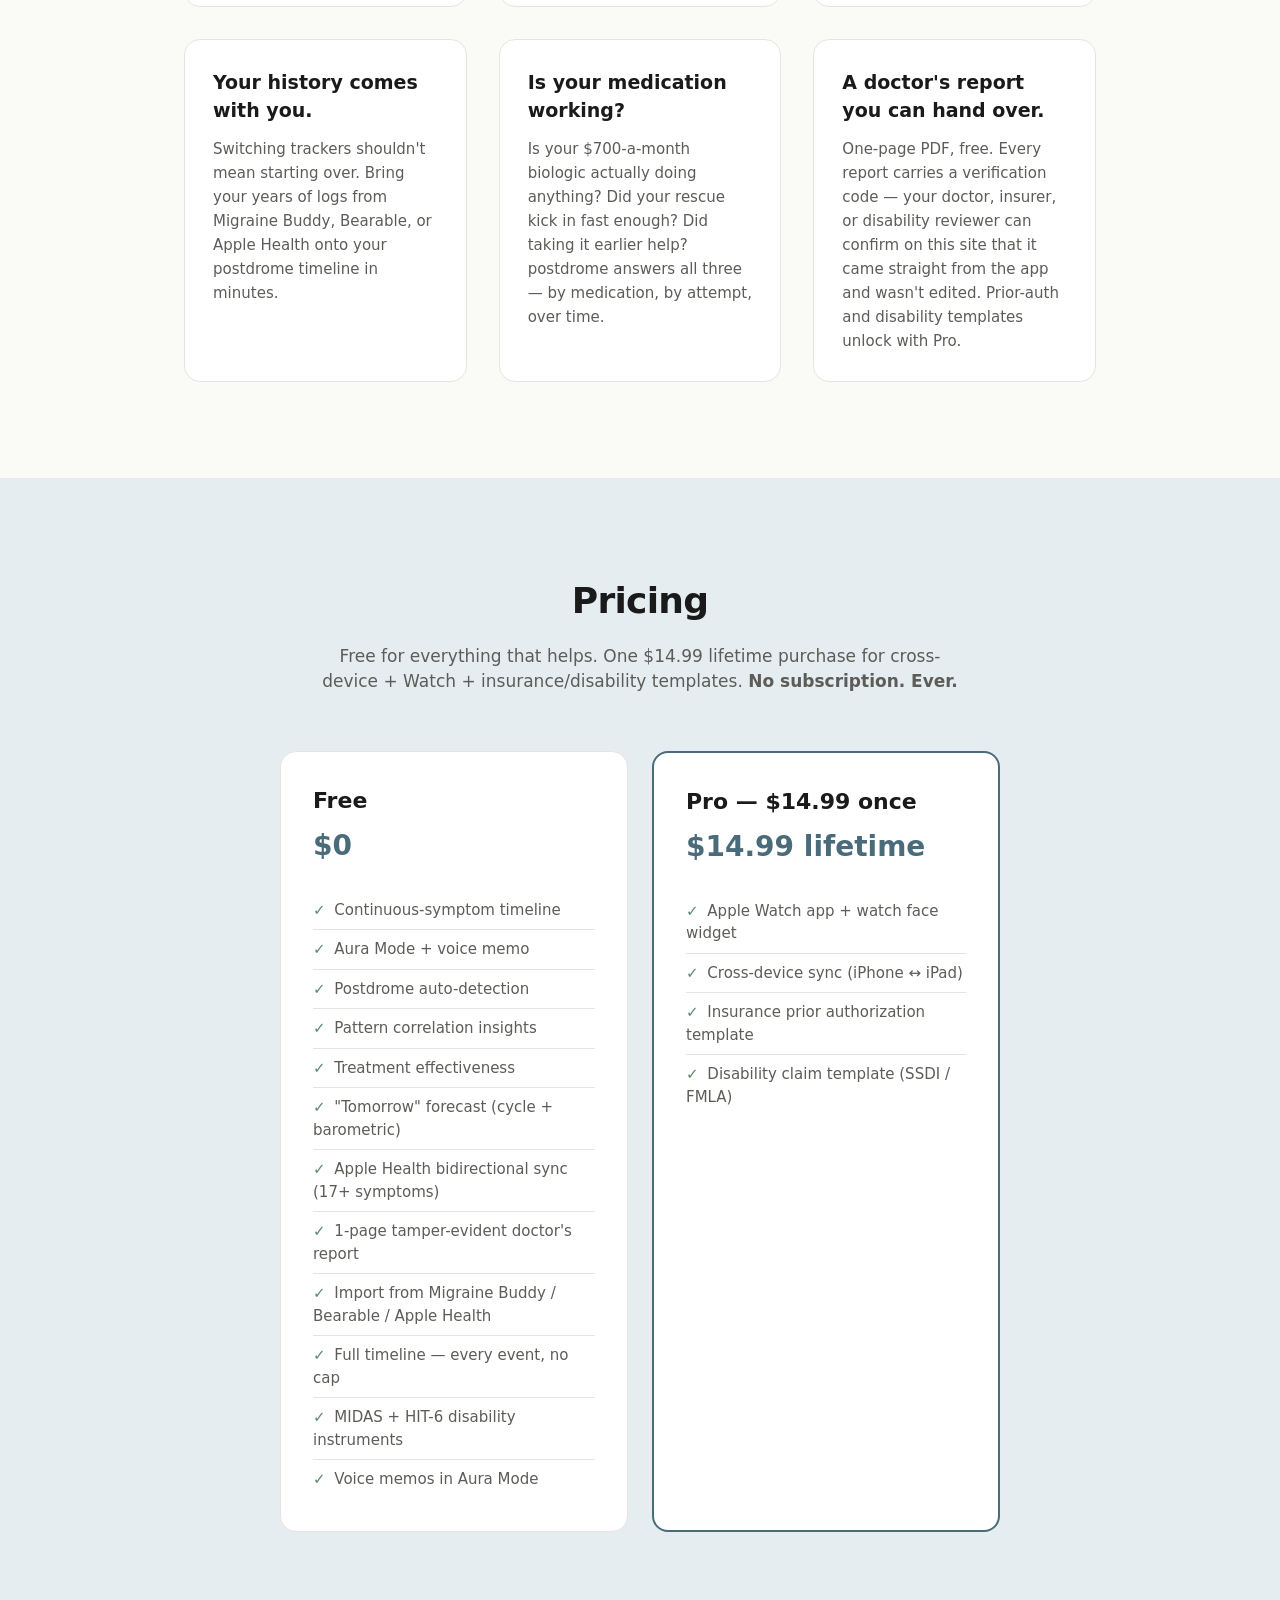
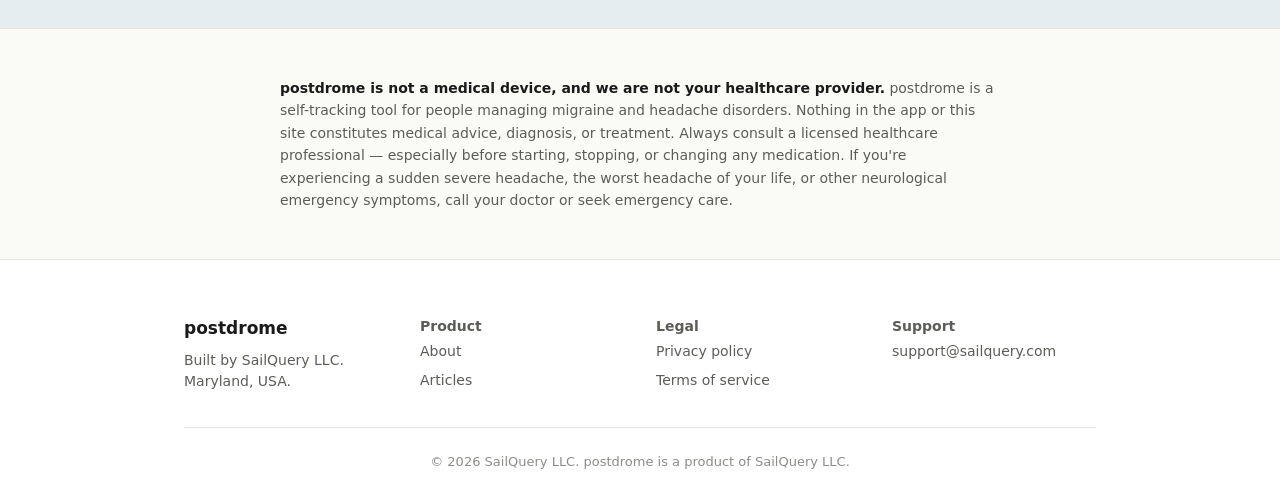
==== commit ebaf18b1: "Soften "attack" language on Aura Mode + Treatment cards Mirrors the iOS app's language pass — "attac" ====
--- a/index.html
+++ b/index.html
@@ -83,7 +83,7 @@
       </div>
       <div class="how-item">
         <h3>A mode for the worst moments.</h3>
-        <p>When an attack hits, the screen goes black, the buttons get huge, and you can talk instead of type. Brightness drops the moment you open it. Built for photophobia, nausea, and the kind of brain fog where typing is impossible.</p>
+        <p>When the worst hits, the screen goes black, the buttons get huge, and you can talk instead of type. Brightness drops the moment you open it. Built for photophobia, nausea, and the kind of brain fog where typing is impossible.</p>
       </div>
       <div class="how-item">
         <h3>Triggers, surfaced.</h3>
@@ -95,7 +95,7 @@
       </div>
       <div class="how-item">
         <h3>Is your medication working?</h3>
-        <p>Is your $700-a-month biologic actually doing anything? Did your rescue kick in fast enough? Did taking it earlier help? postdrome answers all three &mdash; by medication, by time, by attack.</p>
+        <p>Is your $700-a-month biologic actually doing anything? Did your rescue kick in fast enough? Did taking it earlier help? postdrome answers all three &mdash; by medication, by attempt, over time.</p>
       </div>
       <div class="how-item">
         <h3>A doctor's report you can hand over.</h3>
